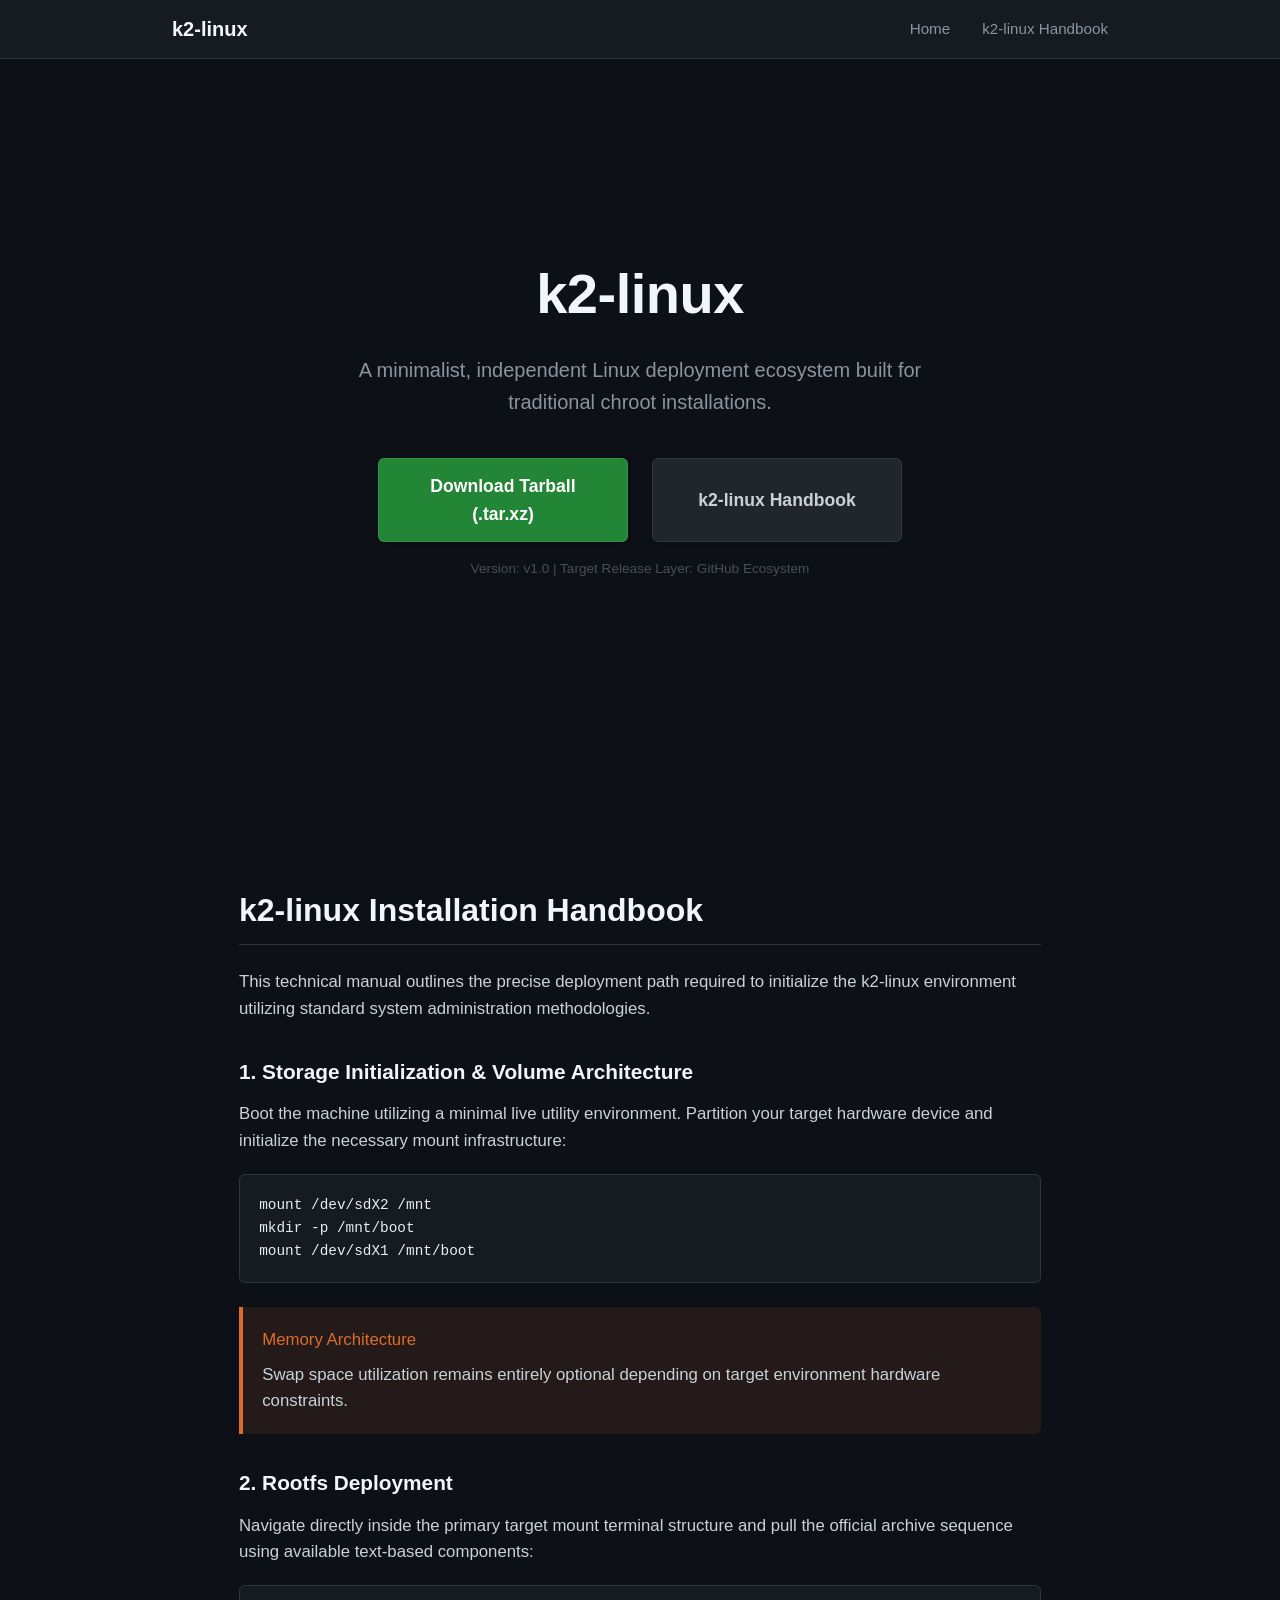
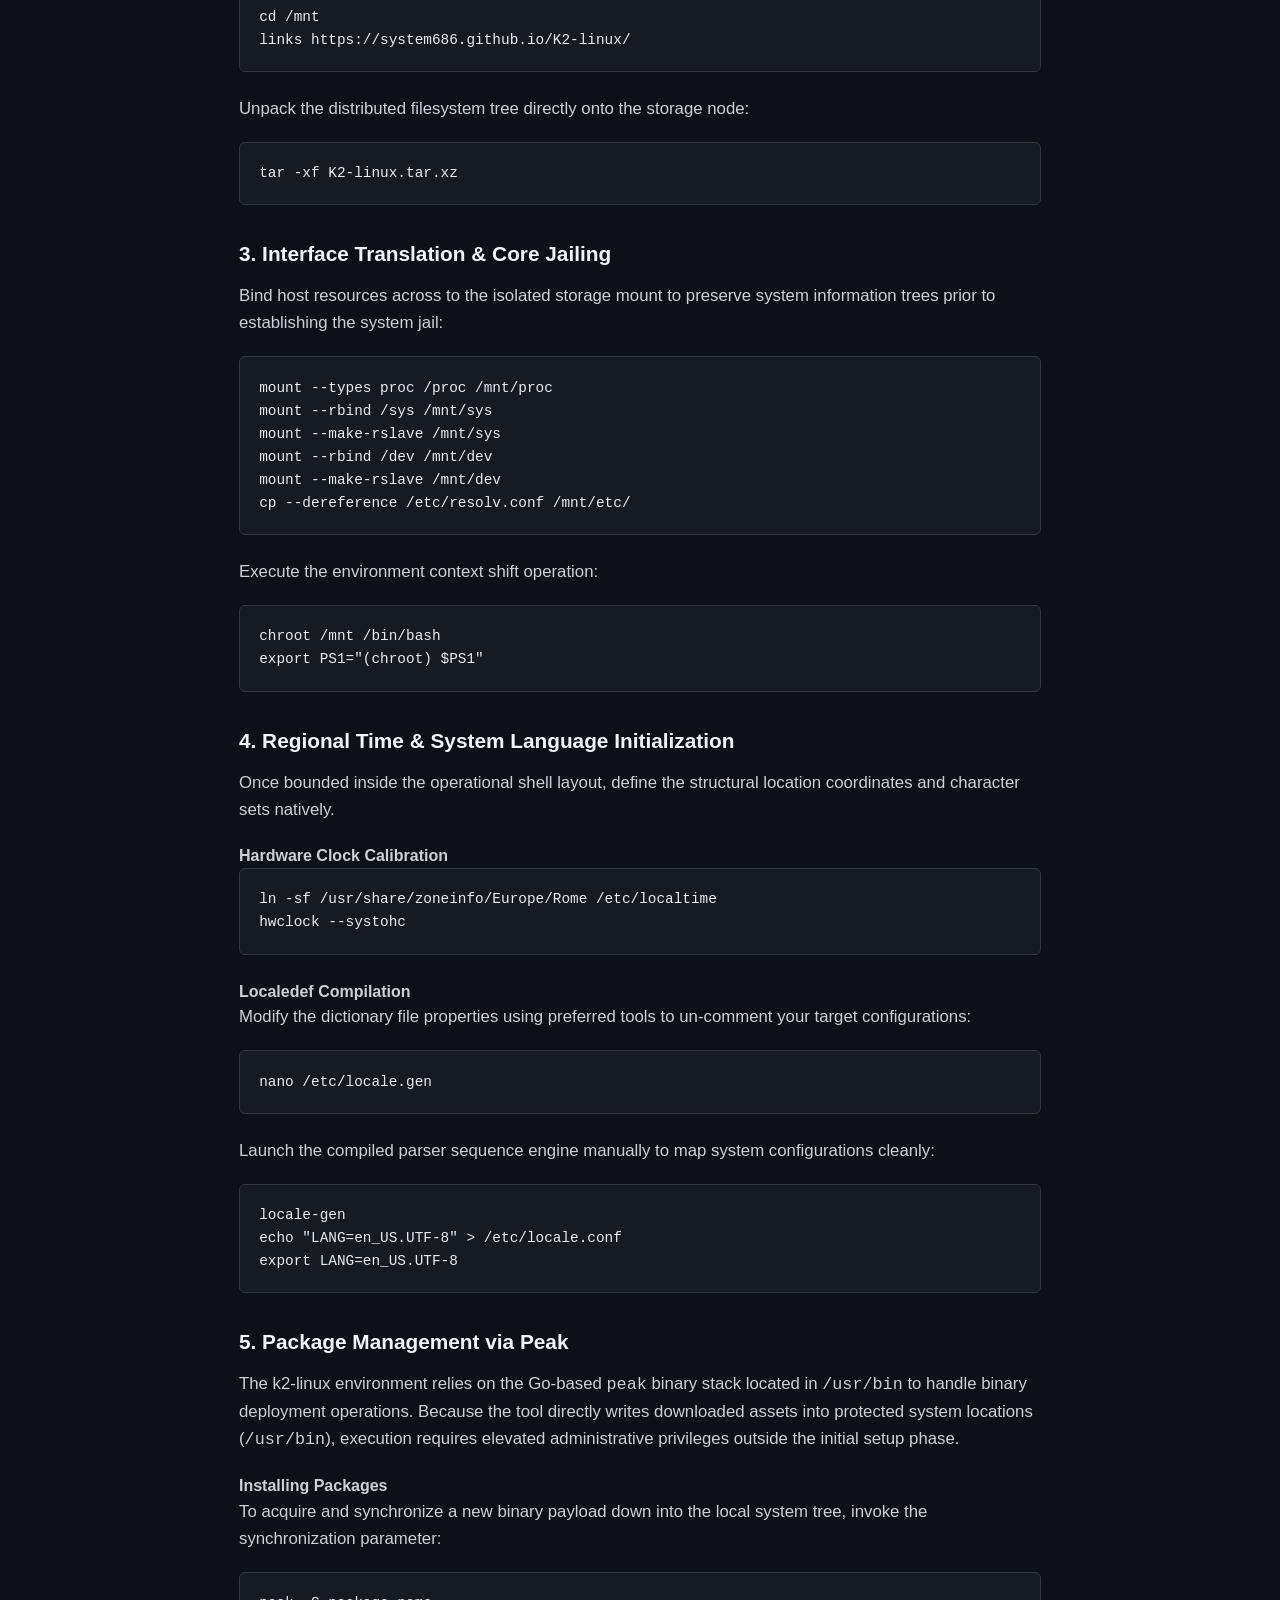
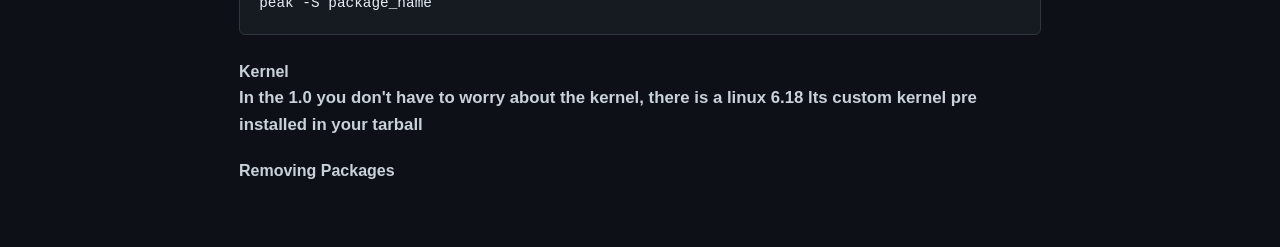
==== index.html @ b67fb5d1 "Fix link to K2-linux and add kernel note Updated the link to the K2-linux archive and added a note a" ====
<!DOCTYPE html>
<html lang="en">
<head>
    <meta charset="UTF-8">
    <meta name="viewport" content="width=device-width, initial-scale=1.0">
    <title>k2-linux | Official Home & Documentation</title>
    <style>
        * {
            margin: 0;
            padding: 0;
            box-sizing: border-box;
        }

        body {
            font-family: -apple-system, BlinkMacSystemFont, "Segoe UI", Roboto, Helvetica, Arial, sans-serif;
            background-color: #0d1117;
            color: #c9d1d9;
            line-height: 1.6;
            overflow-x: hidden;
        }

        .navbar {
            background-color: #161b22;
            border-bottom: 1px solid #30363d;
            position: fixed;
            top: 0;
            width: 100%;
            z-index: 1000;
        }

        .nav-container {
            max-width: 1000px;
            margin: 0 auto;
            display: flex;
            justify-content: space-between;
            align-items: center;
            padding: 0.8rem 2rem;
        }

        .logo {
            font-weight: bold;
            font-size: 1.25rem;
            color: #f0f6fc;
            text-decoration: none;
        }

        .nav-links {
            display: flex;
            list-style: none;
            gap: 2rem;
        }

        .nav-links a {
            color: #8b949e;
            text-decoration: none;
            font-size: 0.95rem;
            font-weight: 500;
            transition: color 0.2s ease;
        }

        .nav-links a:hover {
            color: #58a6ff;
        }

        .hero {
            min-height: 85vh;
            display: flex;
            flex-direction: column;
            justify-content: center;
            align-items: center;
            text-align: center;
            padding: 2rem;
            padding-top: 6rem;
        }

        .hero h1 {
            font-size: 3.5rem;
            color: #f0f6fc;
            margin-bottom: 1rem;
            letter-spacing: -0.5px;
        }

        .hero p {
            font-size: 1.25rem;
            color: #8b949e;
            max-width: 600px;
            margin-bottom: 2.5rem;
        }

        .btn-container {
            display: flex;
            gap: 1.5rem;
            flex-wrap: wrap;
            justify-content: center;
            width: 100%;
        }

        .download-btn, .handbook-btn {
            display: inline-flex;
            align-items: center;
            justify-content: center;
            padding: 0.8rem 2rem;
            font-size: 1.1rem;
            font-weight: 600;
            border-radius: 6px;
            text-decoration: none;
            transition: background-color 0.2s ease, transform 0.1s ease, border-color 0.2s ease;
            width: 100%;
            max-width: 250px;
        }

        .download-btn {
            background-color: #238636;
            color: #ffffff;
            border: 1px solid rgba(240, 246, 252, 0.1);
            box-shadow: 0 4px 12px rgba(0, 0, 0, 0.15);
        }

        .download-btn:hover {
            background-color: #2ea44f;
        }

        .handbook-btn {
            background-color: #21262d;
            color: #c9d1d9;
            border: 1px solid #30363d;
            box-shadow: 0 4px 12px rgba(0, 0, 0, 0.15);
        }

        .handbook-btn:hover {
            background-color: #30363d;
            border-color: #8b949e;
            color: #f0f6fc;
        }

        .download-btn:active, .handbook-btn:active {
            transform: scale(0.98);
        }

        .file-info {
            margin-top: 1rem;
            font-size: 0.85rem;
            color: #484f58;
        }

        .documentation {
            max-width: 850px;
            margin: 0 auto;
            padding: 4rem 1.5rem;
            scroll-margin-top: 4rem;
        }

        h2 {
            font-size: 2rem;
            color: #f0f6fc;
            margin-top: 3.5rem;
            margin-bottom: 1.5rem;
            border-bottom: 1px solid #30363d;
            padding-bottom: 0.5rem;
        }

        h3 {
            font-size: 1.3rem;
            color: #f0f6fc;
            margin-top: 2rem;
            margin-bottom: 0.8rem;
        }

        .documentation p {
            margin-bottom: 1.2rem;
            color: #c9d1d9;
            font-size: 1.05rem;
        }

        pre {
            background-color: #161b22;
            border: 1px solid #30363d;
            border-radius: 6px;
            padding: 1.2rem;
            overflow-x: auto;
            margin-bottom: 1.5rem;
            max-width: 100%;
        }

        pre code {
            font-family: ui-monospace, SFMono-Regular, SF Pro Mono, Menlo, Monaco, Consolas, monospace;
            background-color: transparent;
            padding: 0;
            border-radius: 0;
            font-size: 90%;
            color: #e6edf3;
            white-space: pre;
        }

        .note {
            background-color: rgba(219, 109, 40, 0.1);
            border-left: 4px solid #db6d28;
            padding: 1.2rem;
            border-radius: 0 6px 6px 0;
            margin-bottom: 1.5rem;
            max-width: 100%;
        }

        .note p {
            margin-bottom: 0;
            color: #db6d28;
            font-weight: 500;
        }

        @media (max-width: 600px) {
            .hero h1 {
                font-size: 2.5rem;
            }
            .nav-container {
                padding: 0.8rem 1rem;
            }
            .nav-links {
                gap: 1rem;
            }
        }
    </style>
</head>
<body>

    <nav class="navbar">
        <div class="nav-container">
            <a href="#" class="logo">k2-linux</a>
            <ul class="nav-links">
                <li><a href="#">Home</a></li>
                <li><a href="#handbook">k2-linux Handbook</a></li>
            </ul>
        </div>
    </nav>

    <main class="hero">
        <h1>k2-linux</h1>
        <p>A minimalist, independent Linux deployment ecosystem built for traditional chroot installations.</p>
        
        <div class="btn-container">
            <a href="https://github.com" class="download-btn">
                Download Tarball (.tar.xz)
            </a>
            <a href="#handbook" class="handbook-btn">
                k2-linux Handbook
            </a>
        </div>
        
        <div class="file-info">Version: v1.0 | Target Release Layer: GitHub Ecosystem</div>
    </main>

    <section id="handbook" class="documentation">
        <h2>k2-linux Installation Handbook</h2>
        <p>This technical manual outlines the precise deployment path required to initialize the k2-linux environment utilizing standard system administration methodologies.</p>

        <h3>1. Storage Initialization & Volume Architecture</h3>
        <p>Boot the machine utilizing a minimal live utility environment. Partition your target hardware device and initialize the necessary mount infrastructure:</p>
        <pre><code>mount /dev/sdX2 /mnt
mkdir -p /mnt/boot
mount /dev/sdX1 /mnt/boot</code></pre>
        <div class="note">
            <p>Memory Architecture</p>
            <p style="color: #c9d1d9; font-weight: normal; margin-top: 0.5rem;">Swap space utilization remains entirely optional depending on target environment hardware constraints.</p>
        </div>

        <h3>2. Rootfs Deployment</h3>
        <p>Navigate directly inside the primary target mount terminal structure and pull the official archive sequence using available text-based components:</p>
        <pre><code>cd /mnt
links https://system686.github.io/K2-linux/</code></pre>
        <p>Unpack the distributed filesystem tree directly onto the storage node:</p>
        <pre><code>tar -xf K2-linux.tar.xz</code></pre>

        <h3>3. Interface Translation & Core Jailing</h3>
        <p>Bind host resources across to the isolated storage mount to preserve system information trees prior to establishing the system jail:</p>
        <pre><code>mount --types proc /proc /mnt/proc
mount --rbind /sys /mnt/sys
mount --make-rslave /mnt/sys
mount --rbind /dev /mnt/dev
mount --make-rslave /mnt/dev
cp --dereference /etc/resolv.conf /mnt/etc/</code></pre>
        <p>Execute the environment context shift operation:</p>
        <pre><code>chroot /mnt /bin/bash
export PS1="(chroot) $PS1"</code></pre>

        <h3>4. Regional Time & System Language Initialization</h3>
        <p>Once bounded inside the operational shell layout, define the structural location coordinates and character sets natively.</p>
        
        <strong>Hardware Clock Calibration</strong>
        <pre><code>ln -sf /usr/share/zoneinfo/Europe/Rome /etc/localtime
hwclock --systohc</code></pre>

        <strong>Localedef Compilation</strong>
        <p>Modify the dictionary file properties using preferred tools to un-comment your target configurations:</p>
        <pre><code>nano /etc/locale.gen</code></pre>
        <p>Launch the compiled parser sequence engine manually to map system configurations cleanly:</p>
        <pre><code>locale-gen
echo "LANG=en_US.UTF-8" > /etc/locale.conf
export LANG=en_US.UTF-8</code></pre>

        <h3>5. Package Management via Peak</h3>
        <p>The k2-linux environment relies on the Go-based <code>peak</code> binary stack located in <code>/usr/bin</code> to handle binary deployment operations. Because the tool directly writes downloaded assets into protected system locations (<code>/usr/bin</code>), execution requires elevated administrative privileges outside the initial setup phase.</p>
        
        <strong>Installing Packages</strong>
        <p>To acquire and synchronize a new binary payload down into the local system tree, invoke the synchronization parameter:</p>
        <pre><code>peak -S package_name</code></pre>
        <strong>Kernel<strong>
        <p>In the 1.0 you don't have to worry about the kernel, there is a linux 6.18 lts custom kernel pre installed in your tarball</p>
        
        <strong>Removing Packages</strong>
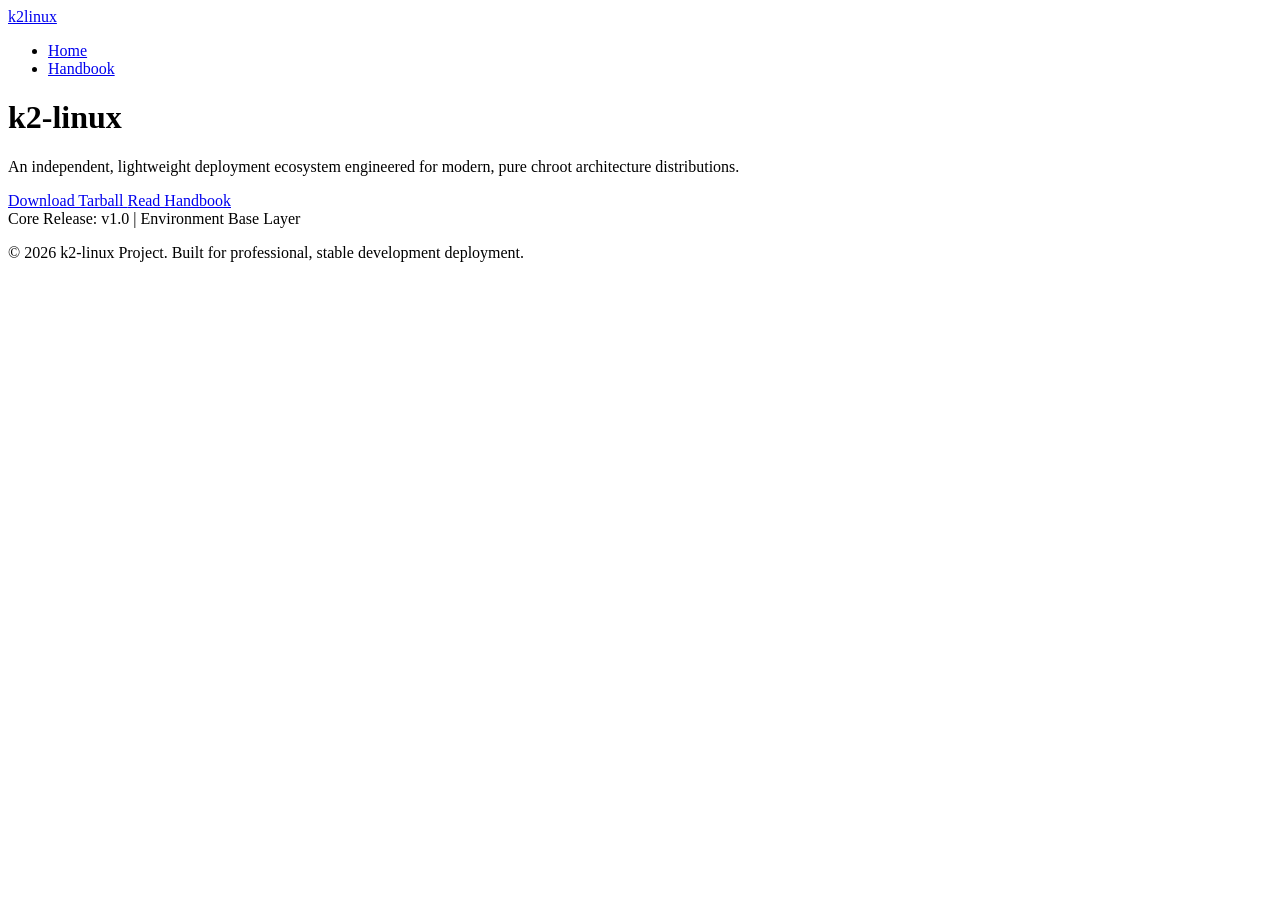
==== commit c2b974d5: "Revise index.html for clarity and navigation updates Updated the title and description for clarity, " ====
--- a/index.html
+++ b/index.html
@@ -3,306 +3,40 @@
 <head>
     <meta charset="UTF-8">
     <meta name="viewport" content="width=device-width, initial-scale=1.0">
-    <title>k2-linux | Official Home & Documentation</title>
-    <style>
-        * {
-            margin: 0;
-            padding: 0;
-            box-sizing: border-box;
-        }
-
-        body {
-            font-family: -apple-system, BlinkMacSystemFont, "Segoe UI", Roboto, Helvetica, Arial, sans-serif;
-            background-color: #0d1117;
-            color: #c9d1d9;
-            line-height: 1.6;
-            overflow-x: hidden;
-        }
-
-        .navbar {
-            background-color: #161b22;
-            border-bottom: 1px solid #30363d;
-            position: fixed;
-            top: 0;
-            width: 100%;
-            z-index: 1000;
-        }
-
-        .nav-container {
-            max-width: 1000px;
-            margin: 0 auto;
-            display: flex;
-            justify-content: space-between;
-            align-items: center;
-            padding: 0.8rem 2rem;
-        }
-
-        .logo {
-            font-weight: bold;
-            font-size: 1.25rem;
-            color: #f0f6fc;
-            text-decoration: none;
-        }
-
-        .nav-links {
-            display: flex;
-            list-style: none;
-            gap: 2rem;
-        }
-
-        .nav-links a {
-            color: #8b949e;
-            text-decoration: none;
-            font-size: 0.95rem;
-            font-weight: 500;
-            transition: color 0.2s ease;
-        }
-
-        .nav-links a:hover {
-            color: #58a6ff;
-        }
-
-        .hero {
-            min-height: 85vh;
-            display: flex;
-            flex-direction: column;
-            justify-content: center;
-            align-items: center;
-            text-align: center;
-            padding: 2rem;
-            padding-top: 6rem;
-        }
-
-        .hero h1 {
-            font-size: 3.5rem;
-            color: #f0f6fc;
-            margin-bottom: 1rem;
-            letter-spacing: -0.5px;
-        }
-
-        .hero p {
-            font-size: 1.25rem;
-            color: #8b949e;
-            max-width: 600px;
-            margin-bottom: 2.5rem;
-        }
-
-        .btn-container {
-            display: flex;
-            gap: 1.5rem;
-            flex-wrap: wrap;
-            justify-content: center;
-            width: 100%;
-        }
-
-        .download-btn, .handbook-btn {
-            display: inline-flex;
-            align-items: center;
-            justify-content: center;
-            padding: 0.8rem 2rem;
-            font-size: 1.1rem;
-            font-weight: 600;
-            border-radius: 6px;
-            text-decoration: none;
-            transition: background-color 0.2s ease, transform 0.1s ease, border-color 0.2s ease;
-            width: 100%;
-            max-width: 250px;
-        }
-
-        .download-btn {
-            background-color: #238636;
-            color: #ffffff;
-            border: 1px solid rgba(240, 246, 252, 0.1);
-            box-shadow: 0 4px 12px rgba(0, 0, 0, 0.15);
-        }
-
-        .download-btn:hover {
-            background-color: #2ea44f;
-        }
-
-        .handbook-btn {
-            background-color: #21262d;
-            color: #c9d1d9;
-            border: 1px solid #30363d;
-            box-shadow: 0 4px 12px rgba(0, 0, 0, 0.15);
-        }
-
-        .handbook-btn:hover {
-            background-color: #30363d;
-            border-color: #8b949e;
-            color: #f0f6fc;
-        }
-
-        .download-btn:active, .handbook-btn:active {
-            transform: scale(0.98);
-        }
-
-        .file-info {
-            margin-top: 1rem;
-            font-size: 0.85rem;
-            color: #484f58;
-        }
-
-        .documentation {
-            max-width: 850px;
-            margin: 0 auto;
-            padding: 4rem 1.5rem;
-            scroll-margin-top: 4rem;
-        }
-
-        h2 {
-            font-size: 2rem;
-            color: #f0f6fc;
-            margin-top: 3.5rem;
-            margin-bottom: 1.5rem;
-            border-bottom: 1px solid #30363d;
-            padding-bottom: 0.5rem;
-        }
-
-        h3 {
-            font-size: 1.3rem;
-            color: #f0f6fc;
-            margin-top: 2rem;
-            margin-bottom: 0.8rem;
-        }
-
-        .documentation p {
-            margin-bottom: 1.2rem;
-            color: #c9d1d9;
-            font-size: 1.05rem;
-        }
-
-        pre {
-            background-color: #161b22;
-            border: 1px solid #30363d;
-            border-radius: 6px;
-            padding: 1.2rem;
-            overflow-x: auto;
-            margin-bottom: 1.5rem;
-            max-width: 100%;
-        }
-
-        pre code {
-            font-family: ui-monospace, SFMono-Regular, SF Pro Mono, Menlo, Monaco, Consolas, monospace;
-            background-color: transparent;
-            padding: 0;
-            border-radius: 0;
-            font-size: 90%;
-            color: #e6edf3;
-            white-space: pre;
-        }
-
-        .note {
-            background-color: rgba(219, 109, 40, 0.1);
-            border-left: 4px solid #db6d28;
-            padding: 1.2rem;
-            border-radius: 0 6px 6px 0;
-            margin-bottom: 1.5rem;
-            max-width: 100%;
-        }
-
-        .note p {
-            margin-bottom: 0;
-            color: #db6d28;
-            font-weight: 500;
-        }
-
-        @media (max-width: 600px) {
-            .hero h1 {
-                font-size: 2.5rem;
-            }
-            .nav-container {
-                padding: 0.8rem 1rem;
-            }
-            .nav-links {
-                gap: 1rem;
-            }
-        }
-    </style>
+    <title>k2-linux | Pure Minimalist Operating System</title>
+    <link rel="stylesheet" href="styles.css">
 </head>
 <body>
 
     <nav class="navbar">
         <div class="nav-container">
-            <a href="#" class="logo">k2-linux</a>
+            <a href="index.html" class="logo">k2<span>linux</span></a>
             <ul class="nav-links">
-                <li><a href="#">Home</a></li>
-                <li><a href="#handbook">k2-linux Handbook</a></li>
+                <li><a href="index.html">Home</a></li>
+                <li><a href="handbook.html">Handbook</a></li>
             </ul>
         </div>
     </nav>
 
     <main class="hero">
         <h1>k2-linux</h1>
-        <p>A minimalist, independent Linux deployment ecosystem built for traditional chroot installations.</p>
+        <p>An independent, lightweight deployment ecosystem engineered for modern, pure chroot architecture distributions.</p>
         
         <div class="btn-container">
             <a href="https://github.com" class="download-btn">
-                Download Tarball (.tar.xz)
+                Download Tarball
             </a>
-            <a href="#handbook" class="handbook-btn">
-                k2-linux Handbook
+            <a href="handbook.html" class="handbook-btn">
+                Read Handbook
             </a>
         </div>
         
-        <div class="file-info">Version: v1.0 | Target Release Layer: GitHub Ecosystem</div>
+        <div class="file-info">Core Release: v1.0 | Environment Base Layer</div>
     </main>
 
-    <section id="handbook" class="documentation">
-        <h2>k2-linux Installation Handbook</h2>
-        <p>This technical manual outlines the precise deployment path required to initialize the k2-linux environment utilizing standard system administration methodologies.</p>
+    <footer>
+        <p>&copy; 2026 k2-linux Project. Built for professional, stable development deployment.</p>
+    </footer>
 
-        <h3>1. Storage Initialization & Volume Architecture</h3>
-        <p>Boot the machine utilizing a minimal live utility environment. Partition your target hardware device and initialize the necessary mount infrastructure:</p>
-        <pre><code>mount /dev/sdX2 /mnt
-mkdir -p /mnt/boot
-mount /dev/sdX1 /mnt/boot</code></pre>
-        <div class="note">
-            <p>Memory Architecture</p>
-            <p style="color: #c9d1d9; font-weight: normal; margin-top: 0.5rem;">Swap space utilization remains entirely optional depending on target environment hardware constraints.</p>
-        </div>
-
-        <h3>2. Rootfs Deployment</h3>
-        <p>Navigate directly inside the primary target mount terminal structure and pull the official archive sequence using available text-based components:</p>
-        <pre><code>cd /mnt
-links https://system686.github.io/K2-linux/</code></pre>
-        <p>Unpack the distributed filesystem tree directly onto the storage node:</p>
-        <pre><code>tar -xf K2-linux.tar.xz</code></pre>
-
-        <h3>3. Interface Translation & Core Jailing</h3>
-        <p>Bind host resources across to the isolated storage mount to preserve system information trees prior to establishing the system jail:</p>
-        <pre><code>mount --types proc /proc /mnt/proc
-mount --rbind /sys /mnt/sys
-mount --make-rslave /mnt/sys
-mount --rbind /dev /mnt/dev
-mount --make-rslave /mnt/dev
-cp --dereference /etc/resolv.conf /mnt/etc/</code></pre>
-        <p>Execute the environment context shift operation:</p>
-        <pre><code>chroot /mnt /bin/bash
-export PS1="(chroot) $PS1"</code></pre>
-
-        <h3>4. Regional Time & System Language Initialization</h3>
-        <p>Once bounded inside the operational shell layout, define the structural location coordinates and character sets natively.</p>
-        
-        <strong>Hardware Clock Calibration</strong>
-        <pre><code>ln -sf /usr/share/zoneinfo/Europe/Rome /etc/localtime
-hwclock --systohc</code></pre>
-
-        <strong>Localedef Compilation</strong>
-        <p>Modify the dictionary file properties using preferred tools to un-comment your target configurations:</p>
-        <pre><code>nano /etc/locale.gen</code></pre>
-        <p>Launch the compiled parser sequence engine manually to map system configurations cleanly:</p>
-        <pre><code>locale-gen
-echo "LANG=en_US.UTF-8" > /etc/locale.conf
-export LANG=en_US.UTF-8</code></pre>
-
-        <h3>5. Package Management via Peak</h3>
-        <p>The k2-linux environment relies on the Go-based <code>peak</code> binary stack located in <code>/usr/bin</code> to handle binary deployment operations. Because the tool directly writes downloaded assets into protected system locations (<code>/usr/bin</code>), execution requires elevated administrative privileges outside the initial setup phase.</p>
-        
-        <strong>Installing Packages</strong>
-        <p>To acquire and synchronize a new binary payload down into the local system tree, invoke the synchronization parameter:</p>
-        <pre><code>peak -S package_name</code></pre>
-        <strong>Kernel<strong>
-        <p>In the 1.0 you don't have to worry about the kernel, there is a linux 6.18 lts custom kernel pre installed in your tarball</p>
-        
-        <strong>Removing Packages</strong>
+</body>
+</html>
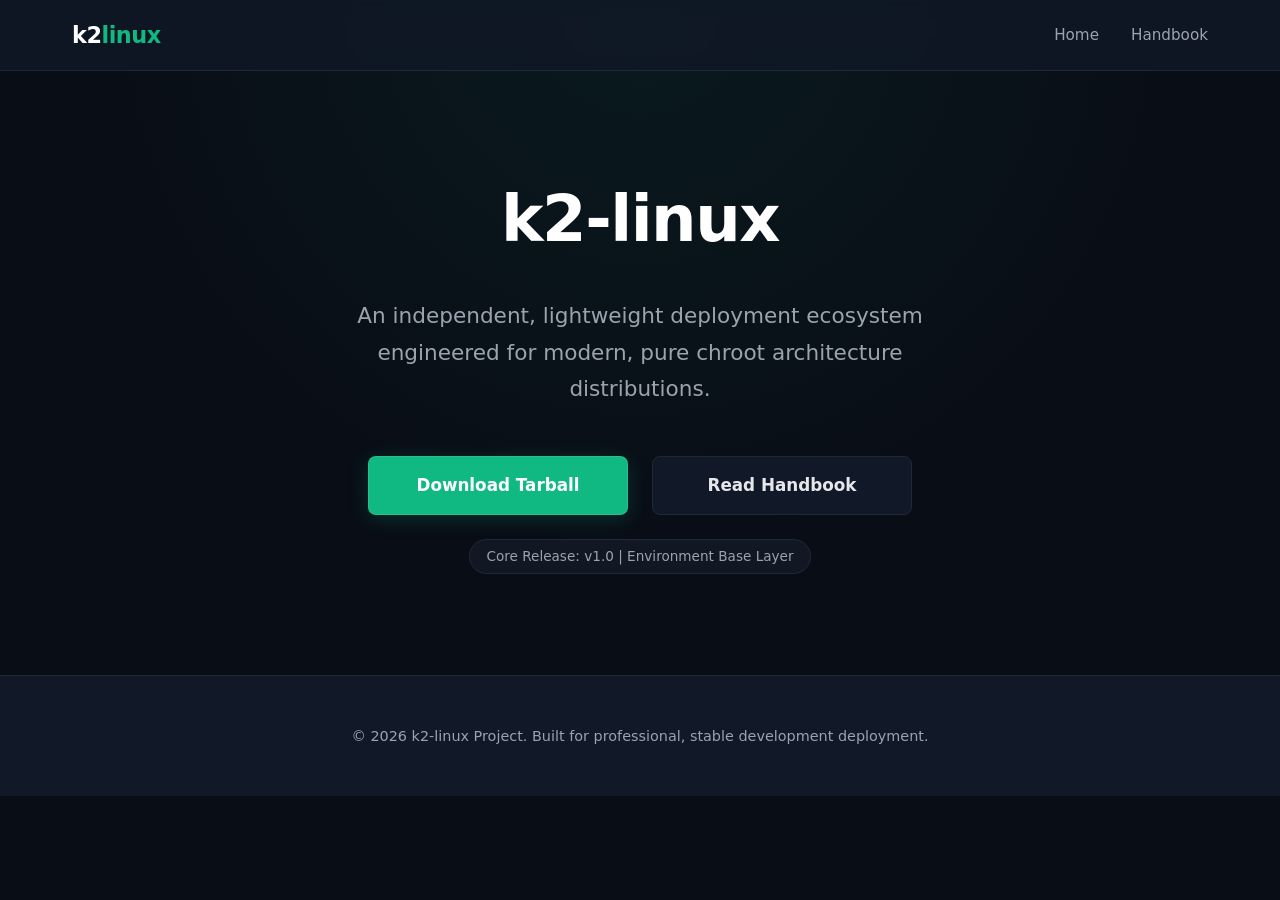
==== commit 2e939787: "Update download link for K2-linux tarball" ====
--- a/index.html
+++ b/index.html
@@ -23,7 +23,7 @@
         <p>An independent, lightweight deployment ecosystem engineered for modern, pure chroot architecture distributions.</p>
         
         <div class="btn-container">
-            <a href="https://github.com" class="download-btn">
+            <a href="https://github.com/System686/K2-linux/releases/download/v1.0/k2-linux-rootfs-amd64.tar.xz" class="download-btn">
                 Download Tarball
             </a>
             <a href="handbook.html" class="handbook-btn">
--- a/styles.css
+++ b/styles.css
@@ -0,0 +1,292 @@
+:root {
+    --bg-main: #090d16;
+    --bg-surface: #111827;
+    --bg-code: #05070c;
+    --border-color: #1f2937;
+    --text-main: #e5e7eb;
+    --text-muted: #9ca3af;
+    --accent-green: #10b981;
+    --accent-green-hover: #059669;
+}
+
+* {
+    margin: 0;
+    padding: 0;
+    box-sizing: border-box;
+}
+
+html {
+    scroll-behavior: smooth;
+}
+
+body {
+    font-family: ui-sans-serif, system-ui, -apple-system, BlinkMacSystemFont, "Segoe UI", Roboto, Arial, sans-serif;
+    background-color: var(--bg-main);
+    color: var(--text-main);
+    line-height: 1.7;
+    overflow-x: hidden;
+}
+
+.navbar {
+    background-color: rgba(17, 24, 39, 0.8);
+    backdrop-filter: blur(8px);
+    border-bottom: 1px solid var(--border-color);
+    position: fixed;
+    top: 0;
+    width: 100%;
+    z-index: 1000;
+}
+
+.nav-container {
+    max-width: 1200px;
+    margin: 0 auto;
+    display: flex;
+    justify-content: space-between;
+    align-items: center;
+    padding: 1rem 2rem;
+}
+
+.logo {
+    font-weight: 800;
+    font-size: 1.4rem;
+    color: #ffffff;
+    text-decoration: none;
+    letter-spacing: -0.5px;
+}
+
+.logo span {
+    color: var(--accent-green);
+}
+
+.nav-links {
+    display: flex;
+    list-style: none;
+    gap: 2rem;
+}
+
+.nav-links a {
+    color: var(--text-muted);
+    text-decoration: none;
+    font-size: 0.95rem;
+    font-weight: 500;
+    transition: color 0.2s ease;
+}
+
+.nav-links a:hover {
+    color: #ffffff;
+}
+
+.hero {
+    min-height: 75vh;
+    display: flex;
+    flex-direction: column;
+    justify-content: center;
+    align-items: center;
+    text-align: center;
+    padding: 8rem 2rem 4rem 2rem;
+    background: radial-gradient(circle at top, rgba(16, 185, 129, 0.08) 0%, transparent 60%);
+}
+
+.hero h1 {
+    font-size: 4rem;
+    color: #ffffff;
+    margin-bottom: 1.5rem;
+    letter-spacing: -1.5px;
+    font-weight: 800;
+}
+
+.hero p {
+    font-size: 1.35rem;
+    color: var(--text-muted);
+    max-width: 650px;
+    margin-bottom: 3rem;
+}
+
+.btn-container {
+    display: flex;
+    gap: 1.5rem;
+    flex-wrap: wrap;
+    justify-content: center;
+    width: 100%;
+}
+
+.download-btn, .handbook-btn {
+    display: inline-flex;
+    align-items: center;
+    justify-content: center;
+    padding: 0.9rem 2.5rem;
+    font-size: 1.05rem;
+    font-weight: 600;
+    border-radius: 8px;
+    text-decoration: none;
+    transition: all 0.2s cubic-bezier(0.4, 0, 0.2, 1);
+    width: 100%;
+    max-width: 260px;
+}
+
+.download-btn {
+    background-color: var(--accent-green);
+    color: #ffffff;
+    border: 1px solid rgba(255, 255, 255, 0.1);
+    box-shadow: 0 4px 20px rgba(16, 185, 129, 0.2);
+}
+
+.download-btn:hover {
+    background-color: var(--accent-green-hover);
+    transform: translateY(-2px);
+}
+
+.handbook-btn {
+    background-color: var(--bg-surface);
+    color: var(--text-main);
+    border: 1px solid var(--border-color);
+}
+
+.handbook-btn:hover {
+    background-color: var(--border-color);
+    border-color: var(--text-muted);
+    color: #ffffff;
+    transform: translateY(-2px);
+}
+
+.file-info {
+    margin-top: 1.5rem;
+    font-size: 0.85rem;
+    color: var(--text-muted);
+    background: rgba(31, 41, 55, 0.4);
+    padding: 0.3rem 1rem;
+    border-radius: 20px;
+    border: 1px solid var(--border-color);
+}
+
+.doc-wrapper {
+    max-width: 1200px;
+    margin: 0 auto;
+    display: grid;
+    grid-template-columns: 280px 1fr;
+    gap: 3rem;
+    padding: 7rem 2rem 4rem 2rem;
+}
+
+.sidebar {
+    position: sticky;
+    top: 7rem;
+    height: fit-content;
+}
+
+.sidebar h4 {
+    font-size: 0.85rem;
+    text-transform: uppercase;
+    letter-spacing: 1px;
+    color: var(--text-muted);
+    margin-bottom: 1rem;
+    font-weight: 700;
+}
+
+.sidebar ul {
+    list-style: none;
+    display: flex;
+    flex-direction: column;
+    gap: 0.75rem;
+}
+
+.sidebar a {
+    color: var(--text-muted);
+    text-decoration: none;
+    font-size: 0.95rem;
+    transition: color 0.2s ease;
+    display: block;
+}
+
+.sidebar a:hover {
+    color: var(--accent-green);
+}
+
+.documentation {
+    max-width: 800px;
+}
+
+.documentation h2.main-title {
+    font-size: 2.5rem;
+    color: #ffffff;
+    margin-bottom: 2rem;
+    letter-spacing: -1px;
+}
+
+.doc-section {
+    scroll-margin-top: 7rem;
+    margin-bottom: 4rem;
+}
+
+h3 {
+    font-size: 1.5rem;
+    color: #ffffff;
+    margin-bottom: 1rem;
+}
+
+.doc-section p {
+    margin-bottom: 1.2rem;
+    color: var(--text-muted);
+    font-size: 1.05rem;
+}
+
+strong {
+    color: #ffffff;
+    display: block;
+    margin-top: 1.5rem;
+    margin-bottom: 0.5rem;
+}
+
+pre {
+    background-color: var(--bg-code);
+    border: 1px solid var(--border-color);
+    border-radius: 8px;
+    padding: 1.2rem;
+    overflow-x: auto;
+    margin-bottom: 1.5rem;
+    position: relative;
+}
+
+pre code {
+    font-family: ui-monospace, SFMono-Regular, monospace;
+    font-size: 0.95rem;
+    color: #e6edf3;
+    white-space: pre;
+}
+
+.note {
+    background: linear-gradient(90deg, rgba(219, 109, 40, 0.1) 0%, transparent 100%);
+    border-left: 4px solid #db6d28;
+    padding: 1.2rem;
+    border-radius: 0 8px 8px 0;
+    margin-bottom: 1.5rem;
+}
+
+.note h5 {
+    color: #db6d28;
+    font-size: 0.95rem;
+    font-weight: 700;
+    text-transform: uppercase;
+    margin-bottom: 0.4rem;
+}
+
+footer {
+    border-top: 1px solid var(--border-color);
+    padding: 3rem 2rem;
+    text-align: center;
+    font-size: 0.9rem;
+    color: var(--text-muted);
+    background-color: var(--bg-surface);
+}
+
+@media (max-width: 968px) {
+    .doc-wrapper {
+        grid-template-columns: 1fr;
+    }
+    .sidebar {
+        display: none;
+    }
+    .hero h1 {
+        font-size: 2.8rem;
+    }
+}
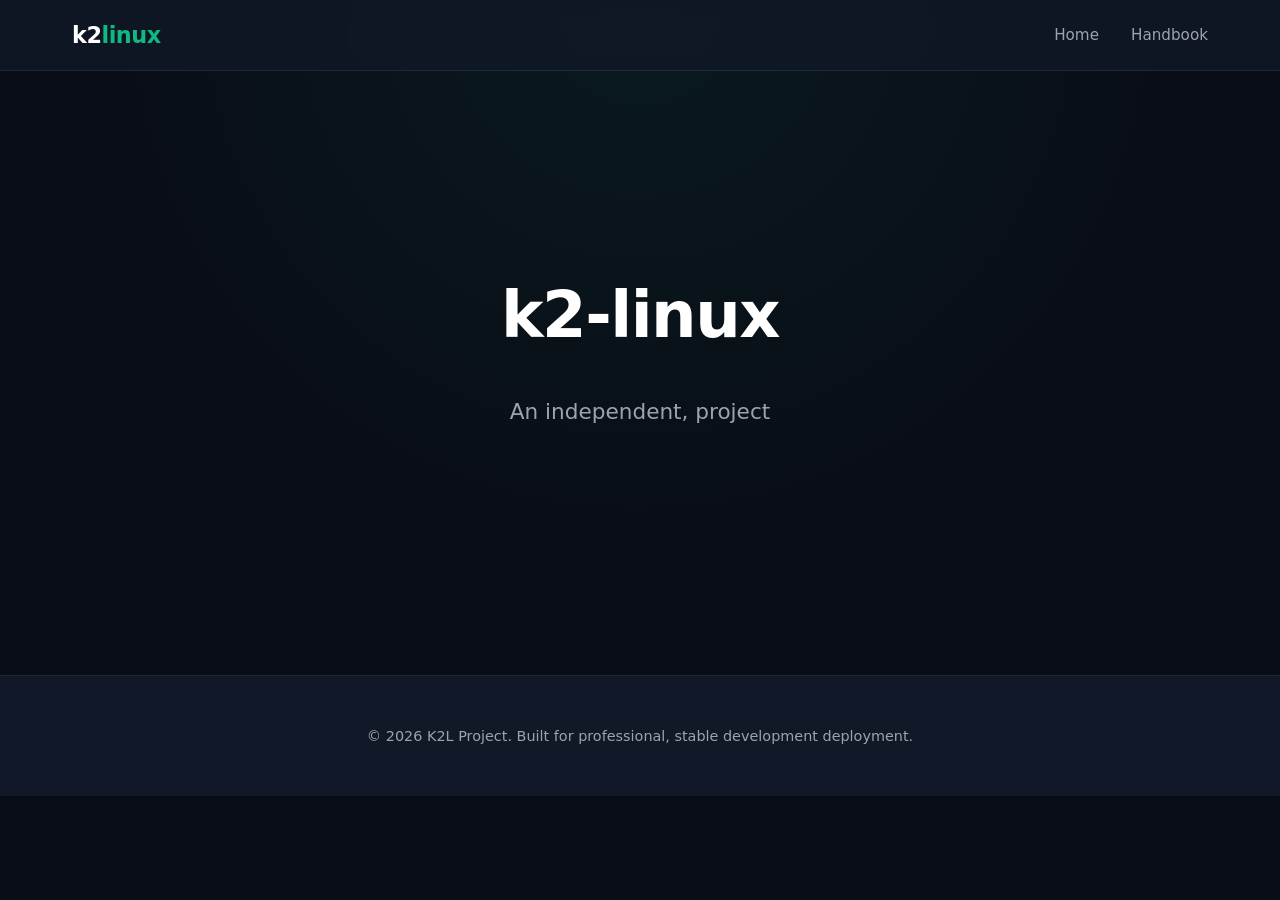
==== commit 286abbf2: "Refactor project name and remove download links Updated project name in footer and main section." ====
--- a/index.html
+++ b/index.html
@@ -3,7 +3,7 @@
 <head>
     <meta charset="UTF-8">
     <meta name="viewport" content="width=device-width, initial-scale=1.0">
-    <title>k2-linux | Pure Minimalist Operating System</title>
+    <title>K2L Project - System686</title>
     <link rel="stylesheet" href="styles.css">
 </head>
 <body>
@@ -20,22 +20,21 @@
 
     <main class="hero">
         <h1>k2-linux</h1>
-        <p>An independent, lightweight deployment ecosystem engineered for modern, pure chroot architecture distributions.</p>
-        
+        <p>
+            An independent, project
+        </p>
+
         <div class="btn-container">
-            <a href="https://github.com/System686/K2-linux/releases/download/v1.0/k2-linux-rootfs-amd64.tar.xz" class="download-btn">
-                Download Tarball
-            </a>
-            <a href="handbook.html" class="handbook-btn">
-                Read Handbook
-            </a>
         </div>
-        
-        <div class="file-info">Core Release: v1.0 | Environment Base Layer</div>
+
+
     </main>
 
     <footer>
-        <p>&copy; 2026 k2-linux Project. Built for professional, stable development deployment.</p>
+        <p>
+            &copy; 2026 K2L Project. Built for professional, stable
+            development deployment.
+        </p>
     </footer>
 
 </body>
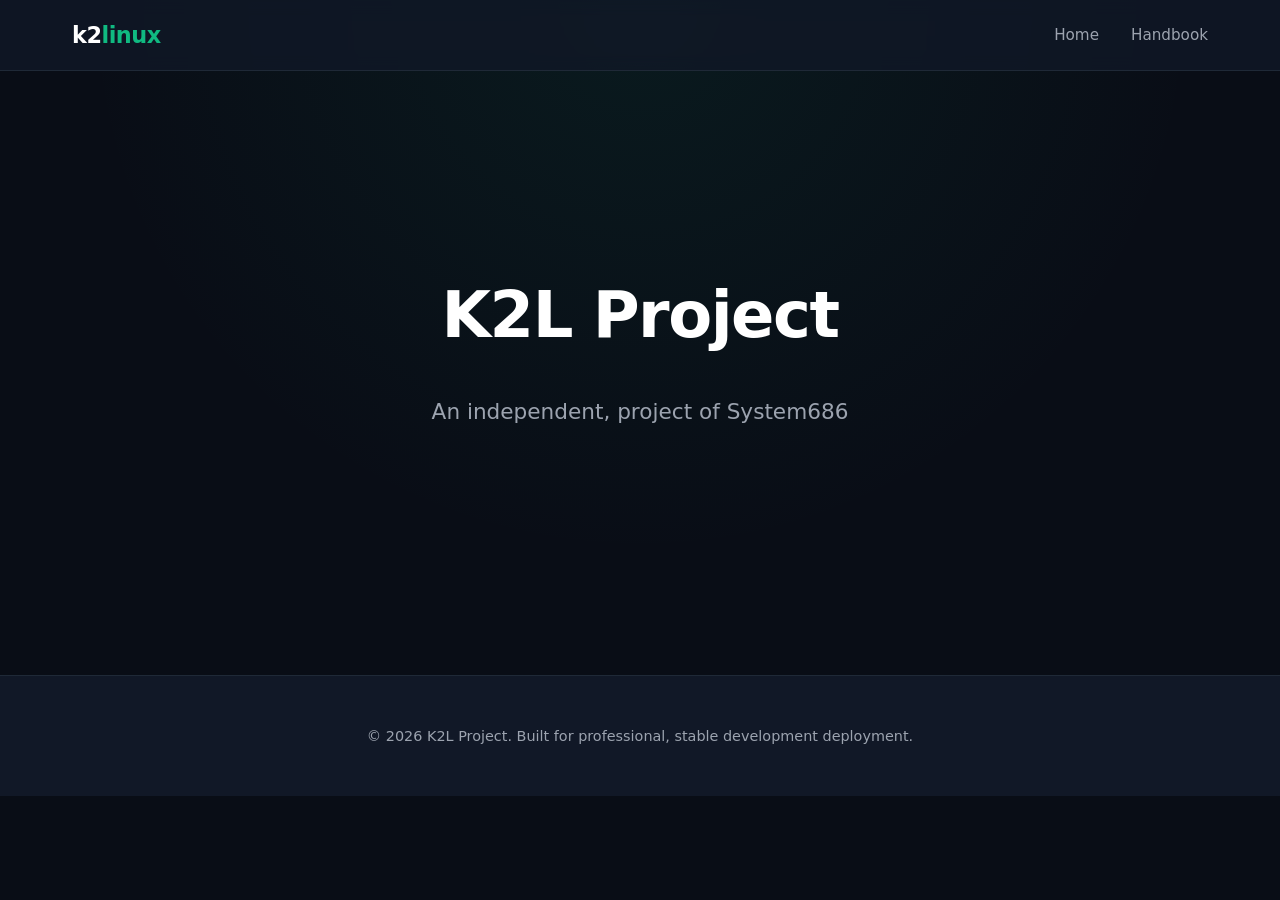
==== commit 5853d723: "Update project name and description in index.html" ====
--- a/index.html
+++ b/index.html
@@ -19,9 +19,9 @@
     </nav>
 
     <main class="hero">
-        <h1>k2-linux</h1>
+        <h1>K2L Project</h1>
         <p>
-            An independent, project
+            An independent, project of System686
         </p>
 
         <div class="btn-container">
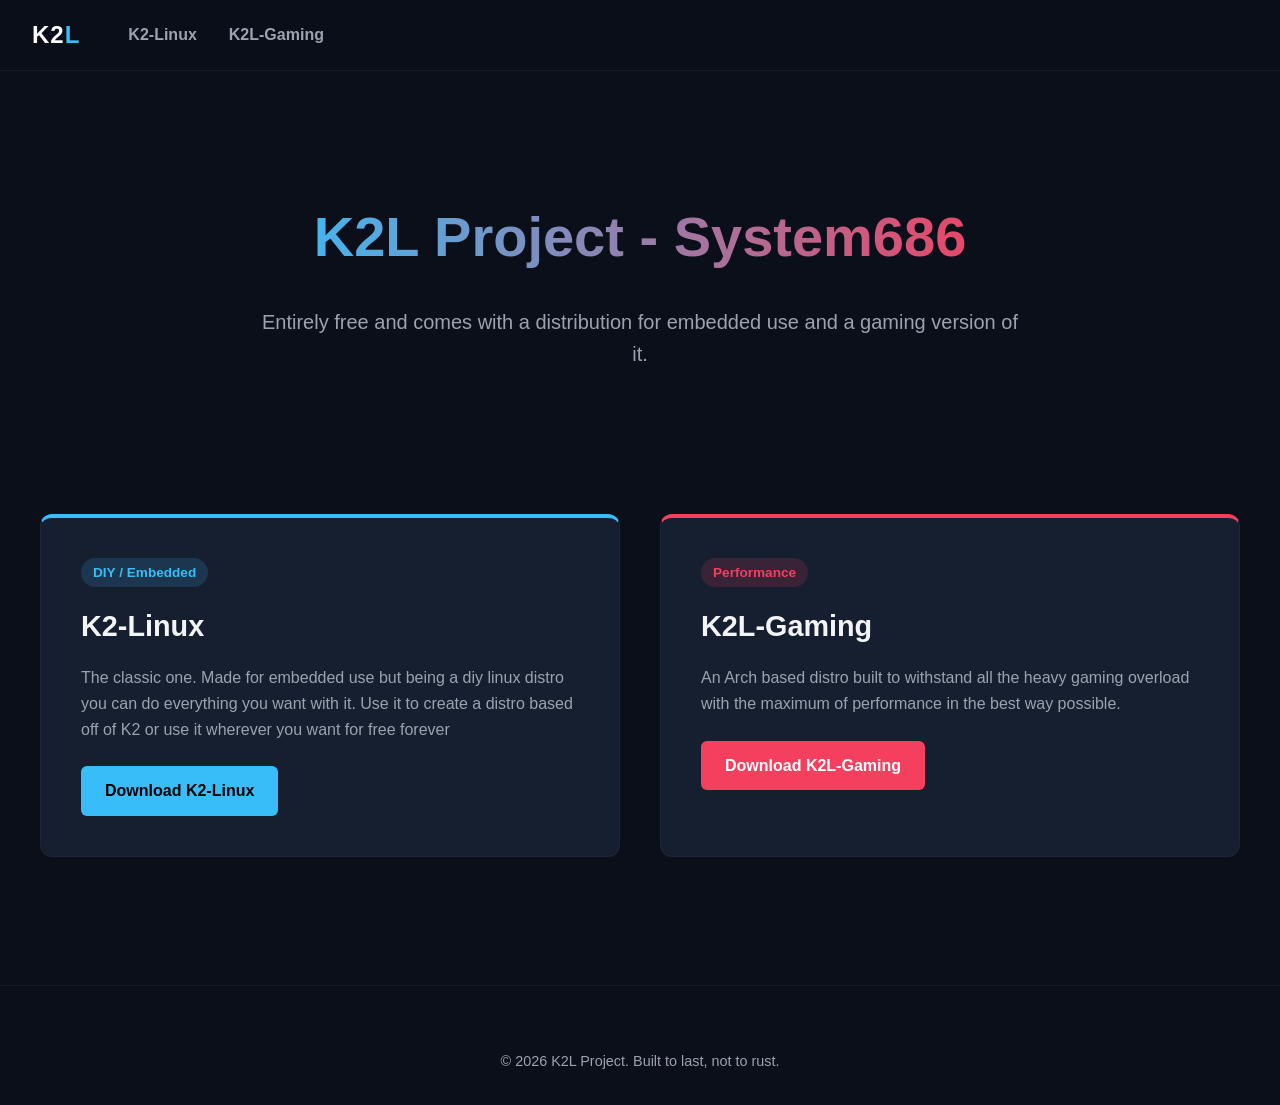
==== commit 004ec289: "Update index.html" ====
--- a/index.html
+++ b/index.html
@@ -1,40 +1,245 @@
 <!DOCTYPE html>
-<html lang="en">
+<html lang="it">
 <head>
     <meta charset="UTF-8">
     <meta name="viewport" content="width=device-width, initial-scale=1.0">
-    <title>K2L Project - System686</title>
-    <link rel="stylesheet" href="styles.css">
+    <title>K2L Project - An ordinary System686 project</title>
+    <style>
+        
+        * {
+            margin: 0;
+            padding: 0;
+            box-sizing: border-box;
+            font-family: 'Segoe UI', Tahoma, Geneva, Verdana, sans-serif;
+        }
+
+        :root {
+            --bg-color: #0b0f19;
+            --surface-color: #161f30;
+            --accent-linux: #38bdf8;
+            --accent-gaming: #f43f5e;
+            --text-main: #f3f4f6;
+            --text-muted: #9ca3af;
+        }
+
+        body {
+            background-color: var(--bg-color);
+            color: var(--text-main);
+            line-height: 1.6;
+        }
+
+        
+        header {
+            position: fixed;
+            top: 0;
+            left: 0;
+            width: 100%;
+            background-color: rgba(11, 15, 25, 0.9);
+            backdrop-filter: blur(8px);
+            z-index: 1000;
+            border-bottom: 1px solid rgba(255, 255, 255, 0.05);
+        }
+
+        .nav-container {
+            display: flex;
+            justify-content: flex-start;
+            align-items: center;
+            padding: 1rem 2rem;
+            max-width: 1400px;
+            margin: 0 auto;
+        }
+
+        .brand-logo {
+            font-size: 1.5rem;
+            font-weight: 800;
+            letter-spacing: 1px;
+            color: #fff;
+            text-decoration: none;
+            margin-right: 3rem; 
+        }
+
+        .brand-logo span {
+            color: var(--accent-linux);
+        }
+
+        .menu-bar {
+            display: flex;
+            list-style: none;
+            gap: 2rem;
+        }
+
+        .menu-bar a {
+            text-decoration: none;
+            font-weight: 600;
+            font-size: 1rem;
+            transition: color 0.3s ease;
+        }
+
+      
+        .link-linux {
+            color: var(--text-muted);
+        }
+        .link-linux:hover {
+            color: var(--accent-linux);
+        }
+
+        .link-gaming {
+            color: var(--text-muted);
+        }
+        .link-gaming:hover {
+            color: var(--accent-gaming);
+        }
+
+     
+        main {
+            margin-top: 80px; 
+            padding: 2rem;
+        }
+
+        .hero {
+            text-align: center;
+            padding: 5rem 1rem;
+            max-width: 800px;
+            margin: 0 auto;
+        }
+
+        .hero h1 {
+            font-size: 3.5rem;
+            font-weight: 800;
+            margin-bottom: 1.5rem;
+            background: linear-gradient(to right, var(--accent-linux), var(--accent-gaming));
+            -webkit-background-clip: text;
+            -webkit-text-fill-color: transparent;
+        }
+
+        .hero p {
+            font-size: 1.25rem;
+            color: var(--text-muted);
+            margin-bottom: 2rem;
+        }
+
+        .project-sections {
+            display: grid;
+            grid-template-columns: repeat(auto-fit, minmax(350px, 1fr));
+            gap: 2.5rem;
+            max-width: 1200px;
+            margin: 2rem auto;
+        }
+
+        .card {
+            background-color: var(--surface-color);
+            border-radius: 12px;
+            padding: 2.5rem;
+            border: 1px solid rgba(255, 255, 255, 0.03);
+            transition: transform 0.3s ease, box-shadow 0.3s ease;
+        }
+
+        .card:hover {
+            transform: translateY(-5px);
+        }
+
+        .card-linux {
+            border-top: 4px solid var(--accent-linux);
+        }
+        .card-linux:hover {
+            box-shadow: 0 10px 30px rgba(56, 189, 248, 0.1);
+        }
+
+        .card-gaming {
+            border-top: 4px solid var(--accent-gaming);
+        }
+        .card-gaming:hover {
+            box-shadow: 0 10px 30px rgba(244, 63, 94, 0.1);
+        }
+
+        .card h2 {
+            font-size: 1.8rem;
+            margin-bottom: 1rem;
+        }
+
+        .card p {
+            color: var(--text-muted);
+            margin-bottom: 1.5rem;
+        }
+
+        .badge {
+            display: inline-block;
+            padding: 0.25rem 0.75rem;
+            border-radius: 20px;
+            font-size: 0.85rem;
+            font-weight: 600;
+            margin-bottom: 1rem;
+        }
+
+        .badge-linux { background-color: rgba(56, 189, 248, 0.15); color: var(--accent-linux); }
+        .badge-gaming { background-color: rgba(244, 63, 94, 0.15); color: var(--accent-gaming); }
+
+        .btn {
+            display: inline-block;
+            padding: 0.75rem 1.5rem;
+            border-radius: 6px;
+            text-decoration: none;
+            font-weight: 600;
+            text-align: center;
+            transition: background 0.3s;
+        }
+
+        .btn-linux { background-color: var(--accent-linux); color: #000; }
+        .btn-linux:hover { background-color: #7dd3fc; }
+
+        .btn-gaming { background-color: var(--accent-gaming); color: #fff; }
+        .btn-gaming:hover { background-color: #fb7185; }
+
+        footer {
+            text-align: center;
+            padding: 4rem 1rem 2rem;
+            color: var(--text-muted);
+            font-size: 0.9rem;
+            border-top: 1px solid rgba(255, 255, 255, 0.05);
+            margin-top: 4rem;
+        }
+    </style>
 </head>
 <body>
 
-    <nav class="navbar">
-        <div class="nav-container">
-            <a href="index.html" class="logo">k2<span>linux</span></a>
-            <ul class="nav-links">
-                <li><a href="index.html">Home</a></li>
-                <li><a href="handbook.html">Handbook</a></li>
+ 
+    <header>
+        <nav class="nav-container">
+            <a href="#" class="brand-logo">K2<span>L</span></a>
+            <ul class="menu-bar">
+                <li><a href="#linux" class="link-linux">K2-Linux</a></li>
+                <li><a href="#gaming" class="link-gaming">K2L-Gaming</a></li>
             </ul>
-        </div>
-    </nav>
-
-    <main class="hero">
-        <h1>K2L Project</h1>
-        <p>
-            An independent, project of System686
-        </p>
-
-        <div class="btn-container">
-        </div>
-
-
+        </nav>
+    </header>
+
+ 
+    <main>
+        <section class="hero">
+            <h1>K2L Project - System686</h1>
+            <p>Entirely free and comes with a distribution for embedded use and a gaming version of it.</p>
+        </section>
+
+        <section class="project-sections">
+            
+            <div class="card card-linux" id="linux">
+                <span class="badge badge-linux">DIY / Embedded</span>
+                <h2>K2-Linux</h2>
+                <p>The classic one. Made for embedded use but being a diy linux distro you can do everything you want with it. Use it to create a distro based off of K2 or use it wherever you want for free forever</p>
+                <a href="#" class="btn btn-linux">Download K2-Linux</a>
+            </div>
+
+            <div class="card card-gaming" id="gaming">
+                <span class="badge badge-gaming">Performance</span>
+                <h2>K2L-Gaming</h2>
+                <p>An Arch based distro built to withstand all the heavy gaming overload with the maximum of performance in the best way possible.</p>
+                <a href="#" class="btn btn-gaming">Download K2L-Gaming</a>
+            </div>
+        </section>
     </main>
 
     <footer>
-        <p>
-            &copy; 2026 K2L Project. Built for professional, stable
-            development deployment.
-        </p>
+        <p>&copy; 2026 K2L Project. Built to last, not to rust.</p>
     </footer>
 
 </body>
